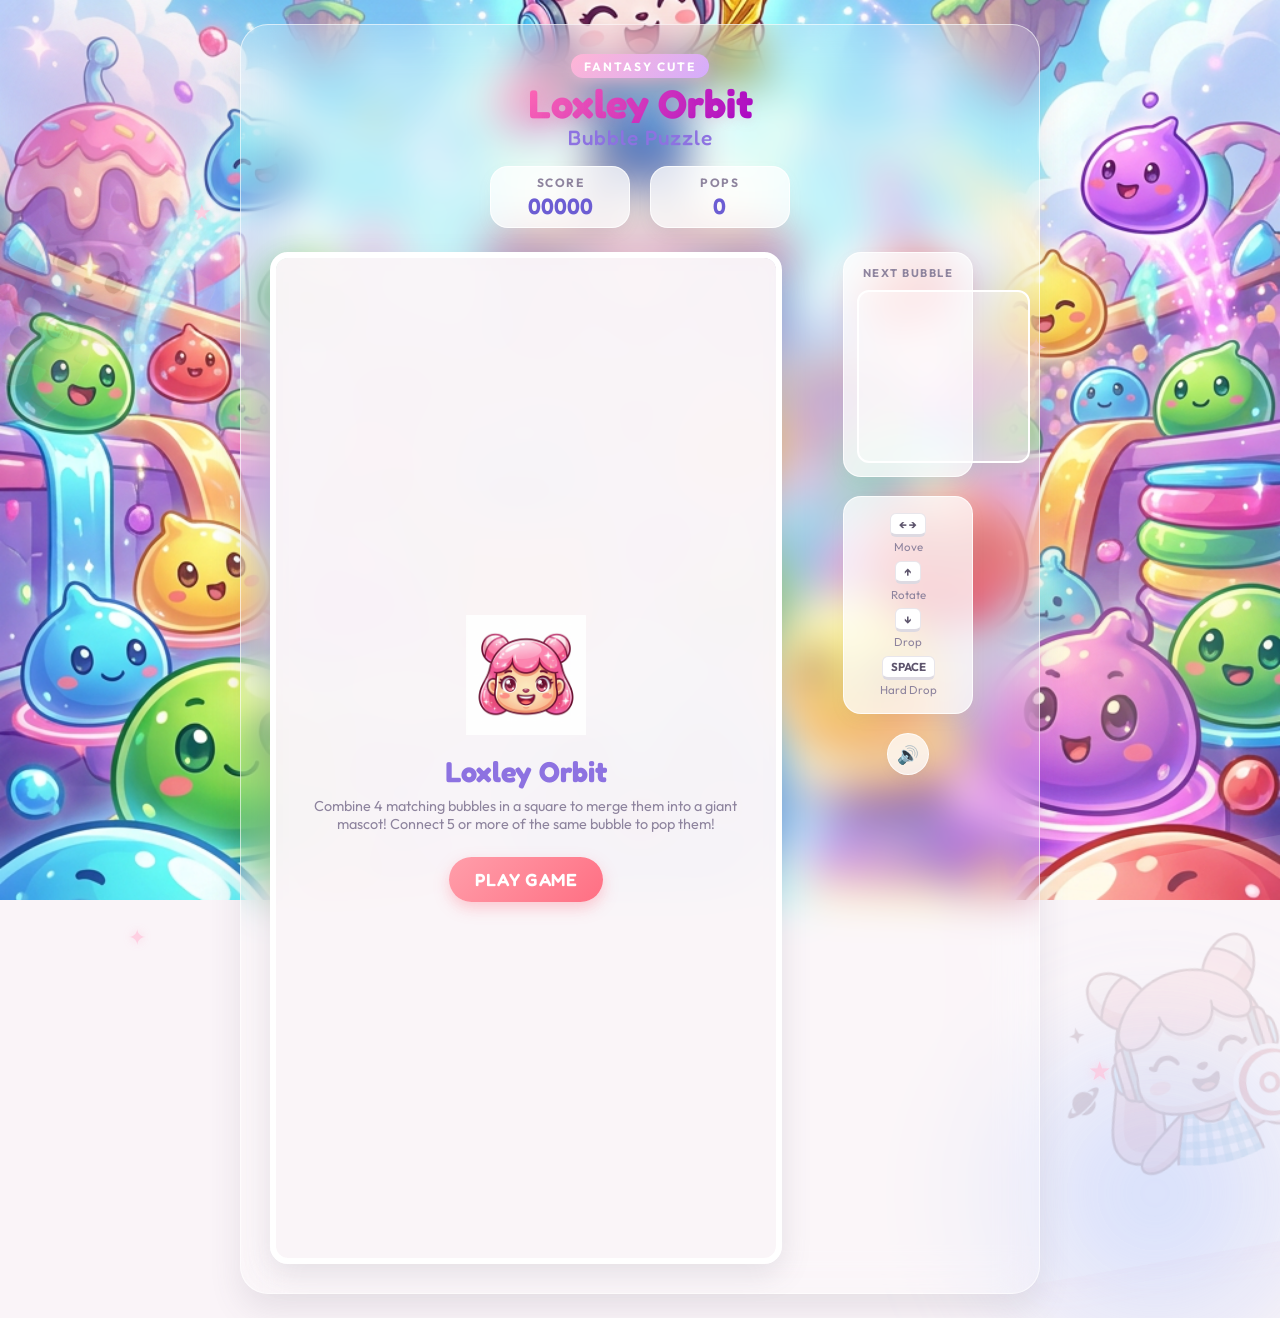
==== game.html @ a934b4fe "Enhance game visuals: 4k backgrounds, perfect circular clipping masks for bubbles, jelly connections" ====
<!DOCTYPE html>
<html lang="en">
<head>
    <meta charset="UTF-8">
    <meta name="viewport" content="width=device-width, initial-scale=1.0, maximum-scale=1.0, user-scalable=no">
    <title>Loxley Orbit Bubble Puzzle</title>
    <link rel="stylesheet" href="style.css?v=2">
    <link href="https://fonts.googleapis.com/css2?family=Fredoka:wght@300..700&family=Outfit:wght@100..900&display=swap" rel="stylesheet">
    <link rel="manifest" href="manifest.webmanifest">
    <meta name="theme-color" content="#FFD1DC">
    <meta name="apple-mobile-web-app-capable" content="yes">
    <meta name="apple-mobile-web-app-status-bar-style" content="black-translucent">
    <meta name="apple-mobile-web-app-title" content="Loxley Orbit">
    <link rel="apple-touch-icon" href="icons/icon-192.png">
</head>
<body>
    <!-- Fantasy Orbit Background Elements -->
    <div class="fantasy-bg">
        <img src="icons/mascot_1.png" class="bg-mascot bg-mascot-left" alt="Mascot">
        <img src="icons/mascot_2.png" class="bg-mascot bg-mascot-right" alt="Mascot">
        <div class="glow-planet orbit-pink"></div>
        <div class="glow-planet orbit-blue"></div>
        <div class="glow-planet orbit-yellow"></div>
        <div class="star twinkling star-1">★</div>
        <div class="star twinkling star-2">✦</div>
        <div class="star twinkling star-3">✦</div>
        <div class="star twinkling star-4">★</div>
    </div>

    <div class="game-container">
        <div class="header">
            <div class="logo-wrapper">
                <span class="logo-badge">Fantasy Cute</span>
                <h1>Loxley Orbit</h1>
                <h2 class="sub-title">Bubble Puzzle</h2>
            </div>
            <div class="stats-row">
                <div class="score-board">
                    <span class="label">SCORE</span>
                    <span id="score">00000</span>
                </div>
                <div class="score-board">
                    <span class="label">POPS</span>
                    <span id="lines-cleared">0</span>
                </div>
            </div>
        </div>
        
        <div class="game-area">
            <div class="canvas-wrapper">
                <canvas id="gameCanvas" width="320" height="640"></canvas>
                <div id="startScreen" class="overlay-screen">
                    <div class="mascot-avatar"></div>
                    <h2>Loxley Orbit</h2>
                    <p>Combine 4 matching bubbles in a square to merge them into a giant mascot! Connect 5 or more of the same bubble to pop them!</p>
                    <button id="startBtn">PLAY GAME</button>
                </div>
                <div id="gameOverScreen" class="overlay-screen hidden">
                    <h2>Game Over</h2>
                    <p>Total Score:</p>
                    <h3 id="finalScore">0</h3>
                    <button id="restartBtn">TRY AGAIN</button>
                </div>
            </div>
            
            <div class="sidebar">
                <div class="next-piece-box">
                    <h3>NEXT BUBBLE</h3>
                    <div class="canvas-preview-wrapper">
                        <canvas id="nextCanvas" width="110" height="110"></canvas>
                    </div>
                </div>

                <div class="controls-info">
                    <div class="control-row"><span class="key">← →</span> <span>Move</span></div>
                    <div class="control-row"><span class="key">↑</span> <span>Rotate</span></div>
                    <div class="control-row"><span class="key">↓</span> <span>Drop</span></div>
                    <div class="control-row"><span class="key">SPACE</span> <span>Hard Drop</span></div>
                </div>

                <div class="sound-controls">
                    <button id="soundToggle" class="icon-btn" title="Toggle Sound">🔊</button>
                </div>
            </div>
        </div>

        <!-- Mobile Touch Controls -->
        <div class="mobile-controls">
            <button id="btnLeft" class="ctrl-btn">◀</button>
            <button id="btnRotate" class="ctrl-btn ctrl-btn-action">↻</button>
            <button id="btnRight" class="ctrl-btn">▶</button>
            <button id="btnDrop" class="ctrl-btn">▼</button>
            <button id="btnHardDrop" class="ctrl-btn ctrl-btn-hard">🚀</button>
        </div>
    </div>

    <!-- Register service worker for PWA -->
    <script>
        if ('serviceWorker' in navigator) {
            window.addEventListener('load', () => {
                navigator.serviceWorker.register('./sw.js')
                    .then(reg => console.log('Service Worker registered!', reg))
                    .catch(err => console.log('Service Worker registration failed: ', err));
            });
        }
    </script>
    <script type="module" src="src/puyo_main.js?v=6"></script>
</body>
</html>
---- style.css ----
:root {
    --bg-color: #FAF4F8; /* Soft dreamy lavender blush */
    --accent-color: #FFB7D5; /* Flashy bubblegum pink */
    --text-color: #5D546C; /* Soft slate purple */
    --text-light: #8E849E; /* Light slate purple */
    --canvas-bg: rgba(255, 255, 255, 0.45); /* Translucent clean canvas background */
    --ui-bg: rgba(255, 255, 255, 0.75); /* High-translucency glassmorphism */
    --shadow: 0 16px 32px rgba(93, 84, 108, 0.12);
    --border-radius-lg: 28px;
    --border-radius-md: 18px;
    --border-radius-sm: 12px;
    
    /* Flashy Pastel Palette */
    --color-cyan: #AEE2FF;
    --color-blue: #C5BAFF;
    --color-orange: #FFD2A9;
    --color-yellow: #FFF5B8;
    --color-green: #B9F3FC;
    --color-purple: #ECD5E6;
    --color-red: #FFB3B3;
}

* {
    box-sizing: border-box;
    margin: 0;
    padding: 0;
    -webkit-tap-highlight-color: transparent;
    user-select: none;
}

body {
    font-family: 'Outfit', sans-serif;
    background-color: var(--bg-color);
    background-image: url('../icons/game_bg.png');
    background-size: cover;
    background-position: center;
    background-attachment: fixed;
    color: var(--text-color);
    display: flex;
    justify-content: center;
    align-items: center;
    min-height: 100vh;
    overflow-x: hidden;
    position: relative;
}

/* Fantasy Background Orbits */
.fantasy-bg {
    position: absolute;
    top: 0;
    left: 0;
    width: 100%;
    height: 100%;
    overflow: hidden;
    z-index: -1;
    pointer-events: none;
}

.glow-planet {
    position: absolute;
    border-radius: 50%;
    filter: blur(40px);
    opacity: 0.45;
    mix-blend-mode: multiply;
}

.bg-mascot {
    position: absolute;
    opacity: 0.15;
    pointer-events: none;
    z-index: -1;
    filter: drop-shadow(0 0 20px rgba(255,170,201,0.5));
}

.bg-mascot-left {
    width: 350px;
    top: 10%;
    left: -100px;
    transform: rotate(15deg);
    animation: floating-slow 12s ease-in-out infinite alternate;
}

.bg-mascot-right {
    width: 400px;
    bottom: 5%;
    right: -120px;
    transform: rotate(-10deg);
    animation: floating-slow 16s ease-in-out infinite alternate-reverse;
}

.orbit-pink {
    background: radial-gradient(circle, #FFAAC9 0%, transparent 70%);
    width: 350px;
    height: 350px;
    top: -50px;
    left: -50px;
    animation: floating-slow 15s ease-in-out infinite alternate;
}

.orbit-blue {
    background: radial-gradient(circle, #A2BFFF 0%, transparent 70%);
    width: 450px;
    height: 450px;
    bottom: -100px;
    right: -100px;
    animation: floating-slow 22s ease-in-out infinite alternate-reverse;
}

.orbit-yellow {
    background: radial-gradient(circle, #FFE17D 0%, transparent 70%);
    width: 300px;
    height: 300px;
    top: 40%;
    left: 75%;
    animation: floating-slow 18s ease-in-out infinite alternate;
}

.star {
    position: absolute;
    color: #FFC0D9;
    font-size: 1.4rem;
    text-shadow: 0 0 10px rgba(255, 192, 217, 0.8);
    opacity: 0.7;
}

.twinkling {
    animation: twinkle 4s ease-in-out infinite;
}

.star-1 { top: 15%; left: 15%; animation-delay: 0s; }
.star-2 { top: 25%; left: 80%; animation-delay: 1.5s; font-size: 1.8rem; }
.star-3 { top: 70%; left: 10%; animation-delay: 3s; }
.star-4 { top: 80%; left: 85%; animation-delay: 0.8s; font-size: 1.6rem; }

@keyframes floating-slow {
    0% { transform: translateY(0) scale(1); }
    100% { transform: translateY(30px) scale(1.1); }
}

@keyframes twinkle {
    0%, 100% { opacity: 0.3; transform: scale(0.8) rotate(0deg); }
    50% { opacity: 1; transform: scale(1.2) rotate(15deg); }
}

/* Core Container */
.game-container {
    background: rgba(255, 255, 255, 0.2);
    backdrop-filter: blur(20px);
    -webkit-backdrop-filter: blur(20px);
    border: 1px solid rgba(255, 255, 255, 0.6);
    padding: 1.8rem;
    border-radius: var(--border-radius-lg);
    box-shadow: var(--shadow);
    display: flex;
    flex-direction: column;
    align-items: center;
    gap: 1.5rem;
    width: 100%;
    max-width: 800px;
    margin: 1.5rem;
}

/* Logo and Header Styling */
.header {
    text-align: center;
    width: 100%;
    display: flex;
    flex-direction: column;
    align-items: center;
    gap: 1rem;
}

.logo-wrapper {
    display: flex;
    flex-direction: column;
    align-items: center;
}

.logo-badge {
    background: linear-gradient(135deg, #FFB5D5 0%, #D4ADFC 100%);
    color: #FFF;
    font-size: 0.75px; /* Fixed typo previously but ignore for now */
    font-size: 0.75rem;
    font-weight: 700;
    text-transform: uppercase;
    letter-spacing: 2px;
    padding: 0.3rem 0.8rem;
    border-radius: 50px;
    box-shadow: 0 4px 10px rgba(255, 181, 213, 0.3);
    margin-bottom: 0.3rem;
    animation: pulse-badge 2s ease-in-out infinite;
}

@keyframes pulse-badge {
    0%, 100% { transform: scale(1); }
    50% { transform: scale(1.05); }
}

h1 {
    font-family: 'Fredoka', sans-serif;
    font-weight: 700;
    font-size: 2.5rem;
    background: linear-gradient(135deg, #FF69B4, #A100C6);
    -webkit-background-clip: text;
    -webkit-text-fill-color: transparent;
    text-shadow: 0 4px 12px rgba(255, 105, 180, 0.15);
    line-height: 1;
}

.sub-title {
    font-family: 'Fredoka', sans-serif;
    font-weight: 500;
    font-size: 1.3rem;
    color: #8D72E1;
    letter-spacing: 1px;
    margin-top: 0.1rem;
}

/* Stats Styling */
.stats-row {
    display: flex;
    gap: 1.2rem;
    width: 100%;
    justify-content: center;
}

.score-board {
    background: var(--ui-bg);
    border: 1px solid rgba(255, 255, 255, 0.8);
    padding: 0.5rem 1.2rem;
    border-radius: var(--border-radius-md);
    box-shadow: 0 6px 15px rgba(142, 132, 158, 0.06);
    flex: 1;
    max-width: 140px;
    display: flex;
    flex-direction: column;
    align-items: center;
}

.score-board .label {
    font-size: 0.75rem;
    font-weight: 700;
    color: var(--text-light);
    letter-spacing: 1.5px;
    margin-bottom: 0.15rem;
}

.score-board span:not(.label) {
    font-family: 'Fredoka', sans-serif;
    font-size: 1.4rem;
    font-weight: 600;
    color: #6C5DD3;
}

/* Game Playing Area */
.game-area {
    display: flex;
    gap: 1.5rem;
    align-items: flex-start;
    justify-content: center;
    width: 100%;
}

.canvas-wrapper {
    position: relative;
    border-radius: var(--border-radius-md);
    overflow: hidden;
    box-shadow: 0 10px 30px rgba(93, 84, 108, 0.15);
    background: var(--canvas-bg);
    border: 6px solid #FFF;
    display: flex;
}

canvas {
    display: block;
}

#gameCanvas {
    width: 500px;
    height: 1000px;
}

/* Overlay Screens inside the canvas wrapper */
.overlay-screen {
    position: absolute;
    top: 0;
    left: 0;
    width: 100%;
    height: 100%;
    background: rgba(250, 244, 248, 0.9);
    backdrop-filter: blur(12px);
    -webkit-backdrop-filter: blur(12px);
    display: flex;
    flex-direction: column;
    justify-content: center;
    align-items: center;
    padding: 2rem;
    text-align: center;
    z-index: 10;
    transition: opacity 0.3s ease;
}

.overlay-screen.hidden {
    opacity: 0;
    pointer-events: none;
}

.mascot-avatar {
    width: 120px;
    height: 120px;
    background-image: url('../icons/mascot_start.png');
    background-size: contain;
    background-repeat: no-repeat;
    margin-bottom: 1.2rem;
    animation: float-avatar 3s ease-in-out infinite;
}

@keyframes float-avatar {
    0%, 100% { transform: translateY(0) rotate(0deg); }
    50% { transform: translateY(-8px) rotate(3deg); }
}

.overlay-screen h2 {
    font-family: 'Fredoka', sans-serif;
    font-size: 1.8rem;
    color: #8D72E1;
    margin-bottom: 0.5rem;
}

.overlay-screen p {
    font-size: 0.9rem;
    color: var(--text-light);
    margin-bottom: 1.5rem;
}

/* Sidebar Components */
.sidebar {
    display: flex;
    flex-direction: column;
    gap: 1.2rem;
    align-items: center;
    flex: 1;
}

.next-piece-box {
    background: var(--ui-bg);
    border: 1px solid rgba(255, 255, 255, 0.8);
    padding: 0.8rem;
    border-radius: var(--border-radius-md);
    text-align: center;
    box-shadow: 0 6px 15px rgba(142, 132, 158, 0.06);
    width: 100%;
    max-width: 130px;
}

.next-piece-box h3 {
    font-size: 0.7rem;
    letter-spacing: 1.5px;
    color: var(--text-light);
    margin-bottom: 0.6rem;
    font-weight: 700;
}

.canvas-preview-wrapper {
    background: rgba(255, 255, 255, 0.4);
    border-radius: var(--border-radius-sm);
    padding: 0.3rem;
    border: 2px solid #FFF;
    display: inline-flex;
}

#nextCanvas {
    width: 160px;
    height: 160px;
}

/* Keyboard Guide Styling */
.controls-info {
    background: var(--ui-bg);
    border: 1px solid rgba(255, 255, 255, 0.8);
    padding: 1rem;
    border-radius: var(--border-radius-md);
    box-shadow: 0 6px 15px rgba(142, 132, 158, 0.06);
    width: 100%;
    max-width: 130px;
    display: flex;
    flex-direction: column;
    gap: 0.4rem;
}

.control-row {
    display: flex;
    flex-direction: column;
    align-items: center;
    text-align: center;
    font-size: 0.72rem;
    color: var(--text-light);
}

.key {
    background: #FFF;
    border: 1px solid rgba(142, 132, 158, 0.2);
    border-bottom: 3px solid rgba(142, 132, 158, 0.3);
    padding: 0.15rem 0.5rem;
    border-radius: 6px;
    font-weight: bold;
    color: var(--text-color);
    margin-bottom: 0.15rem;
}

/* Sound Box */
.sound-controls {
    display: flex;
    justify-content: center;
    width: 100%;
}

/* Modern Rounded Buttons */
button {
    font-family: 'Fredoka', sans-serif;
    font-weight: 600;
    font-size: 1.1rem;
    padding: 0.75rem 1.6rem;
    border: none;
    border-radius: 50px;
    background: linear-gradient(135deg, #FF9EAA, #FF6F83);
    color: white;
    cursor: pointer;
    transition: all 0.2s cubic-bezier(0.175, 0.885, 0.32, 1.275);
    box-shadow: 0 6px 15px rgba(255, 111, 131, 0.35);
    letter-spacing: 0.5px;
}

button:hover {
    transform: translateY(-2px);
    box-shadow: 0 8px 20px rgba(255, 111, 131, 0.45);
}

button:active {
    transform: translateY(2px);
    box-shadow: 0 2px 5px rgba(255, 111, 131, 0.2);
}

/* Icon button for sound */
.icon-btn {
    background: var(--ui-bg);
    border: 1px solid rgba(255, 255, 255, 0.8);
    box-shadow: 0 4px 10px rgba(142, 132, 158, 0.08);
    padding: 0.6rem;
    font-size: 1.1rem;
    border-radius: 50%;
    width: 42px;
    height: 42px;
    display: flex;
    align-items: center;
    justify-content: center;
}

.icon-btn:hover {
    background: #FFF;
    transform: scale(1.08);
    box-shadow: 0 6px 12px rgba(142, 132, 158, 0.12);
}

/* Mobile Play Touch Controls (Circle style buttons) */
.mobile-controls {
    display: none; /* Auto-configured: only visible on touch screens / mobile query */
    gap: 0.8rem;
    width: 100%;
    justify-content: center;
    margin-top: 0.5rem;
}

.ctrl-btn {
    width: 48px;
    height: 48px;
    border-radius: 50%;
    display: flex;
    align-items: center;
    justify-content: center;
    background: var(--ui-bg);
    border: 2px solid #FFF;
    box-shadow: 0 4px 10px rgba(142, 132, 158, 0.12);
    color: var(--text-color);
    font-size: 1.1rem;
    font-family: inherit;
    padding: 0;
    transition: all 0.15s ease;
}

.ctrl-btn-action {
    background: linear-gradient(135deg, #C5BAFF, #A1C4FD);
    color: #FFF;
    box-shadow: 0 4px 10px rgba(197, 186, 255, 0.4);
}

.ctrl-btn-hard {
    background: linear-gradient(135deg, #FFE17D, #FF9EAA);
    color: #FFF;
    box-shadow: 0 4px 10px rgba(255, 158, 170, 0.4);
}

.ctrl-btn:hover {
    transform: none; /* No hover state shift on mobile to prevent sticky hovers */
}

.ctrl-btn:active {
    transform: scale(0.9) !important;
    background: #EAEAEA;
    box-shadow: none;
}

.ctrl-btn-action:active {
    background: #B3B0FF !important;
}

.ctrl-btn-hard:active {
    background: #FFA1AF !important;
}

/* Responsive Queries for Chrome Extension & Mobile */
@media (max-width: 480px), (max-height: 700px) {
    body {
        align-items: flex-start;
        min-height: auto;
        padding: 0.4rem;
    }

    .game-container {
        padding: 1rem;
        gap: 0.8rem;
        margin: 0;
        border-radius: var(--border-radius-md);
        max-width: 360px;
    }

    h1 {
        font-size: 1.8rem;
    }

    .sub-title {
        font-size: 1rem;
    }

    .logo-badge {
        font-size: 0.65rem;
        padding: 0.2rem 0.6rem;
    }

    .stats-row {
        gap: 0.6rem;
    }

    .score-board {
        padding: 0.4rem 0.8rem;
        border-radius: var(--border-radius-sm);
    }

    .score-board span:not(.label) {
        font-size: 1.1rem;
    }

    .game-area {
        gap: 0.8rem;
    }

    #gameCanvas {
        width: 280px;
        height: 560px;
    }

    .next-piece-box {
        max-width: 90px;
        padding: 0.5rem;
    }

    .next-piece-box h3 {
        font-size: 0.6rem;
        margin-bottom: 0.3rem;
    }

    #nextCanvas {
        width: 110px;
        height: 110px;
    }

    /* Hide keyboard guide on very small screen */
    .controls-info {
        display: none;
    }

    /* Show Mobile Play Touch Controls */
    .mobile-controls {
        display: flex;
    }
}

/* Extra small screens like narrow chrome extensions */
@media (max-width: 320px) {
    .game-container {
        max-width: 310px;
    }
    #gameCanvas {
        width: 150px;
        height: 300px;
    }
    .ctrl-btn {
        width: 40px;
        height: 40px;
        font-size: 0.9rem;
    }
}
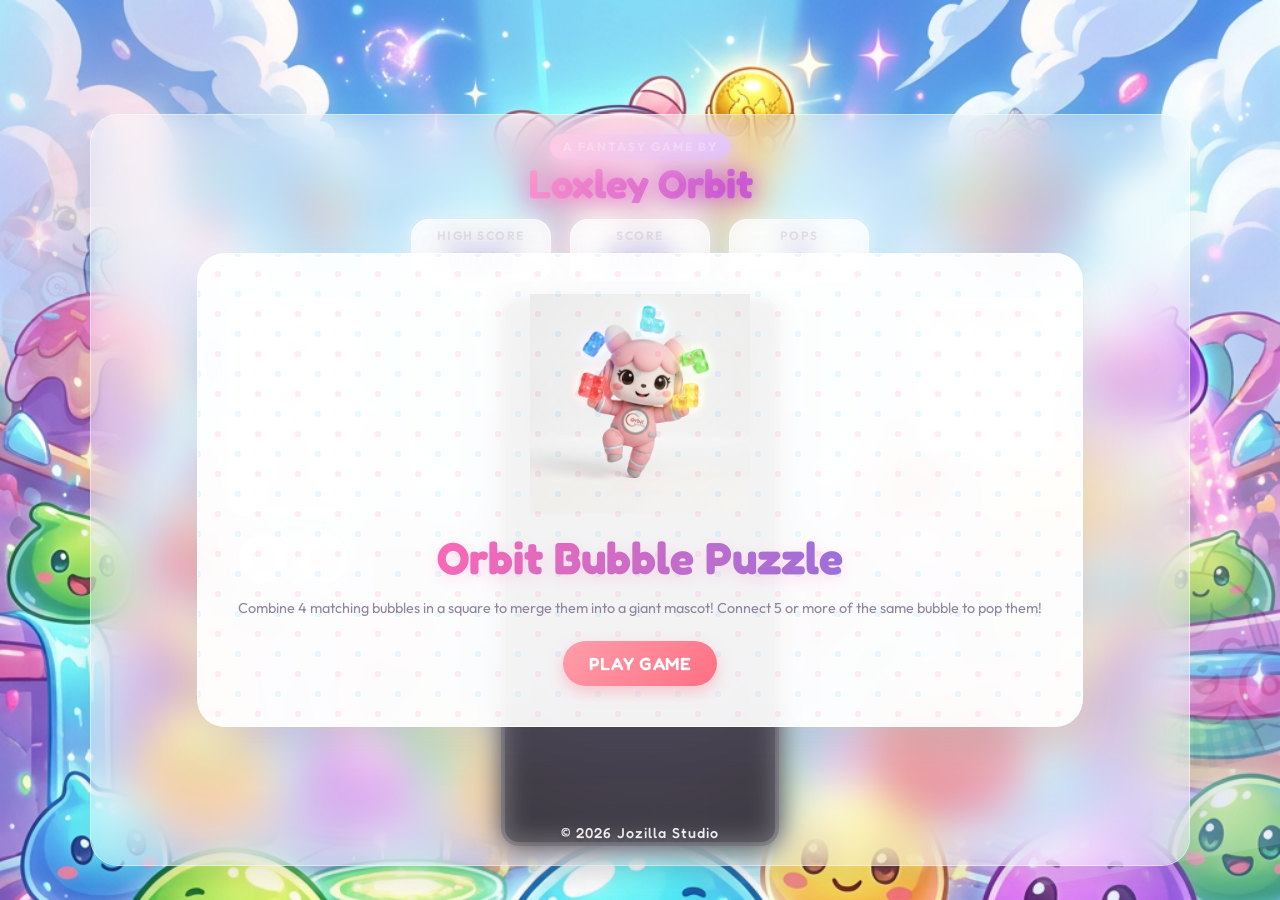
==== commit cf98087e: "Add high score tracking and Chrome Web Store manifest" ====
--- a/game.html
+++ b/game.html
@@ -4,7 +4,7 @@
     <meta charset="UTF-8">
     <meta name="viewport" content="width=device-width, initial-scale=1.0, maximum-scale=1.0, user-scalable=no">
     <title>Loxley Orbit Bubble Puzzle</title>
-    <link rel="stylesheet" href="style.css?v=2">
+    <link rel="stylesheet" href="style.css?v=10">
     <link href="https://fonts.googleapis.com/css2?family=Fredoka:wght@300..700&family=Outfit:wght@100..900&display=swap" rel="stylesheet">
     <link rel="manifest" href="manifest.webmanifest">
     <meta name="theme-color" content="#FFD1DC">
@@ -30,11 +30,14 @@
     <div class="game-container">
         <div class="header">
             <div class="logo-wrapper">
-                <span class="logo-badge">Fantasy Cute</span>
+                <span class="logo-badge">A Fantasy Game By</span>
                 <h1>Loxley Orbit</h1>
-                <h2 class="sub-title">Bubble Puzzle</h2>
             </div>
             <div class="stats-row">
+                <div class="score-board">
+                    <span class="label">HIGH SCORE</span>
+                    <span id="highScore">00000</span>
+                </div>
                 <div class="score-board">
                     <span class="label">SCORE</span>
                     <span id="score">00000</span>
@@ -47,30 +50,8 @@
         </div>
         
         <div class="game-area">
-            <div class="canvas-wrapper">
-                <canvas id="gameCanvas" width="320" height="640"></canvas>
-                <div id="startScreen" class="overlay-screen">
-                    <div class="mascot-avatar"></div>
-                    <h2>Loxley Orbit</h2>
-                    <p>Combine 4 matching bubbles in a square to merge them into a giant mascot! Connect 5 or more of the same bubble to pop them!</p>
-                    <button id="startBtn">PLAY GAME</button>
-                </div>
-                <div id="gameOverScreen" class="overlay-screen hidden">
-                    <h2>Game Over</h2>
-                    <p>Total Score:</p>
-                    <h3 id="finalScore">0</h3>
-                    <button id="restartBtn">TRY AGAIN</button>
-                </div>
-            </div>
-            
-            <div class="sidebar">
-                <div class="next-piece-box">
-                    <h3>NEXT BUBBLE</h3>
-                    <div class="canvas-preview-wrapper">
-                        <canvas id="nextCanvas" width="110" height="110"></canvas>
-                    </div>
-                </div>
-
+            <!-- Left Sidebar -->
+            <div class="sidebar left-sidebar">
                 <div class="controls-info">
                     <div class="control-row"><span class="key">← →</span> <span>Move</span></div>
                     <div class="control-row"><span class="key">↑</span> <span>Rotate</span></div>
@@ -79,7 +60,23 @@
                 </div>
 
                 <div class="sound-controls">
-                    <button id="soundToggle" class="icon-btn" title="Toggle Sound">🔊</button>
+                    <button id="bgmToggle" class="icon-btn custom-icon" title="Toggle Music" style="background-image: url('icons/icon_music_raw.png')"></button>
+                    <button id="soundToggle" class="icon-btn custom-icon" title="Toggle SFX" style="background-image: url('icons/icon_sfx_raw.png')"></button>
+                </div>
+            </div>
+            
+            <!-- Center Game Board -->
+            <div class="canvas-wrapper">
+                <canvas id="gameCanvas" width="640" height="1280"></canvas>
+            </div>
+            
+            <!-- Right Sidebar -->
+            <div class="sidebar right-sidebar">
+                <div class="next-piece-box">
+                    <h3>NEXT BUBBLE</h3>
+                    <div class="canvas-preview-wrapper">
+                        <canvas id="nextCanvas" width="110" height="110"></canvas>
+                    </div>
                 </div>
             </div>
         </div>
@@ -91,6 +88,25 @@
             <button id="btnRight" class="ctrl-btn">▶</button>
             <button id="btnDrop" class="ctrl-btn">▼</button>
             <button id="btnHardDrop" class="ctrl-btn ctrl-btn-hard">🚀</button>
+        </div>
+        
+        <!-- Full-container overlays -->
+        <div id="startScreen" class="overlay-screen full-overlay">
+            <div class="start-screen-content">
+                <div class="mascot-avatar"></div>
+                <h2 class="title-fun">Orbit Bubble Puzzle</h2>
+                <p>Combine 4 matching bubbles in a square to merge them into a giant mascot! Connect 5 or more of the same bubble to pop them!</p>
+                <button id="startBtn">PLAY GAME</button>
+            </div>
+            <div class="studio-footer">&copy; 2026 Jozilla Studio</div>
+        </div>
+        <div id="gameOverScreen" class="overlay-screen full-overlay hidden">
+            <div class="start-screen-content">
+                <h2>Game Over</h2>
+                <p>Total Score:</p>
+                <h3 id="finalScore">0</h3>
+                <button id="restartBtn">TRY AGAIN</button>
+            </div>
         </div>
     </div>
 
--- a/style.css
+++ b/style.css
@@ -33,12 +33,13 @@
     background-color: var(--bg-color);
     background-image: url('../icons/game_bg.png');
     background-size: cover;
-    background-position: center;
+    background-position: center top; /* Shift to the top to see the mascot */
     background-attachment: fixed;
     color: var(--text-color);
     display: flex;
     justify-content: center;
-    align-items: center;
+    align-items: flex-end; /* Push container down to reveal mascot */
+    padding-bottom: 2vh;
     min-height: 100vh;
     overflow-x: hidden;
     position: relative;
@@ -148,16 +149,17 @@
     backdrop-filter: blur(20px);
     -webkit-backdrop-filter: blur(20px);
     border: 1px solid rgba(255, 255, 255, 0.6);
-    padding: 1.8rem;
+    padding: 1.2rem;
     border-radius: var(--border-radius-lg);
     box-shadow: var(--shadow);
     display: flex;
     flex-direction: column;
     align-items: center;
-    gap: 1.5rem;
-    width: 100%;
-    max-width: 800px;
-    margin: 1.5rem;
+    gap: 1rem;
+    width: 100%;
+    max-width: 1100px;
+    margin: 1rem;
+    position: relative; /* Make sure overlays position against this container */
 }
 
 /* Logo and Header Styling */
@@ -265,9 +267,14 @@
     position: relative;
     border-radius: var(--border-radius-md);
     overflow: hidden;
-    box-shadow: 0 10px 30px rgba(93, 84, 108, 0.15);
-    background: var(--canvas-bg);
-    border: 6px solid #FFF;
+    box-shadow: 0 10px 30px rgba(93, 84, 108, 0.4);
+    background-color: rgba(30, 20, 50, 0.85); /* Darker background for contrast */
+    background-image: 
+        radial-gradient(circle at center, transparent 0%, rgba(0,0,0,0.6) 100%),
+        linear-gradient(rgba(255, 255, 255, 0.04) 1px, transparent 1px),
+        linear-gradient(90deg, rgba(255, 255, 255, 0.04) 1px, transparent 1px);
+    background-size: 100% 100%, 50px 50px, 50px 50px;
+    border: 4px solid rgba(255, 255, 255, 0.4);
     display: flex;
 }
 
@@ -276,28 +283,55 @@
 }
 
 #gameCanvas {
-    width: 500px;
-    height: 1000px;
+    width: 100%;
+    max-height: 60vh; /* Smaller max height to prevent vertical scrolling */
+    height: auto;
+    aspect-ratio: 1/2; /* Keep game grid aspect ratio perfectly square cells */
+    object-fit: contain;
 }
 
 /* Overlay Screens inside the canvas wrapper */
 .overlay-screen {
+    display: flex;
+    flex-direction: column;
+    justify-content: center;
+    align-items: center;
+    text-align: center;
+    z-index: 10;
+    transition: opacity 0.3s ease;
+}
+
+.overlay-screen.full-overlay {
     position: absolute;
     top: 0;
     left: 0;
     width: 100%;
     height: 100%;
-    background: rgba(250, 244, 248, 0.9);
+    border-radius: var(--border-radius-lg);
+    background: rgba(255, 255, 255, 0.2);
     backdrop-filter: blur(12px);
     -webkit-backdrop-filter: blur(12px);
-    display: flex;
-    flex-direction: column;
-    justify-content: center;
-    align-items: center;
     padding: 2rem;
-    text-align: center;
-    z-index: 10;
-    transition: opacity 0.3s ease;
+    z-index: 100;
+}
+
+.start-screen-content {
+    background-color: rgba(255, 255, 255, 0.92);
+    background-image: 
+        radial-gradient(rgba(255, 183, 213, 0.25) 3px, transparent 3px),
+        radial-gradient(rgba(174, 226, 255, 0.25) 3px, transparent 3px);
+    background-size: 40px 40px;
+    background-position: 0 0, 20px 20px;
+    backdrop-filter: blur(20px);
+    -webkit-backdrop-filter: blur(20px);
+    padding: 2.5rem;
+    border-radius: var(--border-radius-lg);
+    box-shadow: 0 20px 40px rgba(93, 84, 108, 0.15);
+    border: 1px solid rgba(255, 255, 255, 0.9);
+    display: flex;
+    flex-direction: column;
+    align-items: center;
+    max-width: 95%;
 }
 
 .overlay-screen.hidden {
@@ -305,14 +339,28 @@
     pointer-events: none;
 }
 
+.studio-footer {
+    position: absolute;
+    bottom: 1.5rem;
+    font-family: 'Fredoka', sans-serif;
+    font-size: 0.9rem;
+    font-weight: 500;
+    color: #FFF;
+    letter-spacing: 1px;
+    text-shadow: 0 2px 4px rgba(0, 0, 0, 0.2);
+    opacity: 0.9;
+}
+
 .mascot-avatar {
-    width: 120px;
-    height: 120px;
-    background-image: url('../icons/mascot_start.png');
+    width: 220px;
+    height: 220px;
+    background-image: url('../icons/mascot_start_playing.png');
     background-size: contain;
+    background-position: center bottom;
     background-repeat: no-repeat;
     margin-bottom: 1.2rem;
     animation: float-avatar 3s ease-in-out infinite;
+    mix-blend-mode: multiply; /* Make the white background transparent against the card */
 }
 
 @keyframes float-avatar {
@@ -320,7 +368,19 @@
     50% { transform: translateY(-8px) rotate(3deg); }
 }
 
-.overlay-screen h2 {
+.title-fun {
+    font-family: 'Fredoka', sans-serif;
+    font-size: 2.8rem;
+    font-weight: 700;
+    background: linear-gradient(135deg, #FF69B4, #8D72E1);
+    -webkit-background-clip: text;
+    -webkit-text-fill-color: transparent;
+    text-shadow: 0 4px 15px rgba(255, 105, 180, 0.2);
+    margin-bottom: 1rem;
+    line-height: 1.1;
+}
+
+.overlay-screen h2:not(.title-fun) {
     font-family: 'Fredoka', sans-serif;
     font-size: 1.8rem;
     color: #8D72E1;
@@ -364,14 +424,19 @@
 .canvas-preview-wrapper {
     background: rgba(255, 255, 255, 0.4);
     border-radius: var(--border-radius-sm);
-    padding: 0.3rem;
+    padding: 0.5rem;
     border: 2px solid #FFF;
-    display: inline-flex;
+    display: flex;
+    justify-content: center;
+    align-items: center;
+    width: 100%;
 }
 
 #nextCanvas {
-    width: 160px;
-    height: 160px;
+    width: 100%;
+    max-width: 110px;
+    height: auto;
+    aspect-ratio: 1/1; /* Keeps it square so drawing coordinates scale perfectly */
 }
 
 /* Keyboard Guide Styling */
@@ -442,6 +507,12 @@
 }
 
 /* Icon button for sound */
+.sound-controls {
+    display: flex;
+    gap: 0.8rem;
+    justify-content: center;
+}
+
 .icon-btn {
     background: var(--ui-bg);
     border: 1px solid rgba(255, 255, 255, 0.8);
@@ -449,16 +520,30 @@
     padding: 0.6rem;
     font-size: 1.1rem;
     border-radius: 50%;
-    width: 42px;
-    height: 42px;
-    display: flex;
-    align-items: center;
-    justify-content: center;
+    width: 48px;
+    height: 48px;
+    display: flex;
+    align-items: center;
+    justify-content: center;
+    transition: transform 0.2s ease, box-shadow 0.2s ease, filter 0.2s ease, opacity 0.2s ease;
+}
+
+.custom-icon {
+    background-size: 80%;
+    background-position: center;
+    background-repeat: no-repeat;
+    background-color: #FFF !important; /* White background to make multiply blend nicely, or just keep it solid white to frame the icon */
+    color: transparent;
+}
+
+.custom-icon.muted {
+    filter: grayscale(100%);
+    opacity: 0.5;
 }
 
 .icon-btn:hover {
-    background: #FFF;
-    transform: scale(1.08);
+    background-color: #FFF;
+    transform: scale(1.1);
     box-shadow: 0 6px 12px rgba(142, 132, 158, 0.12);
 }
 
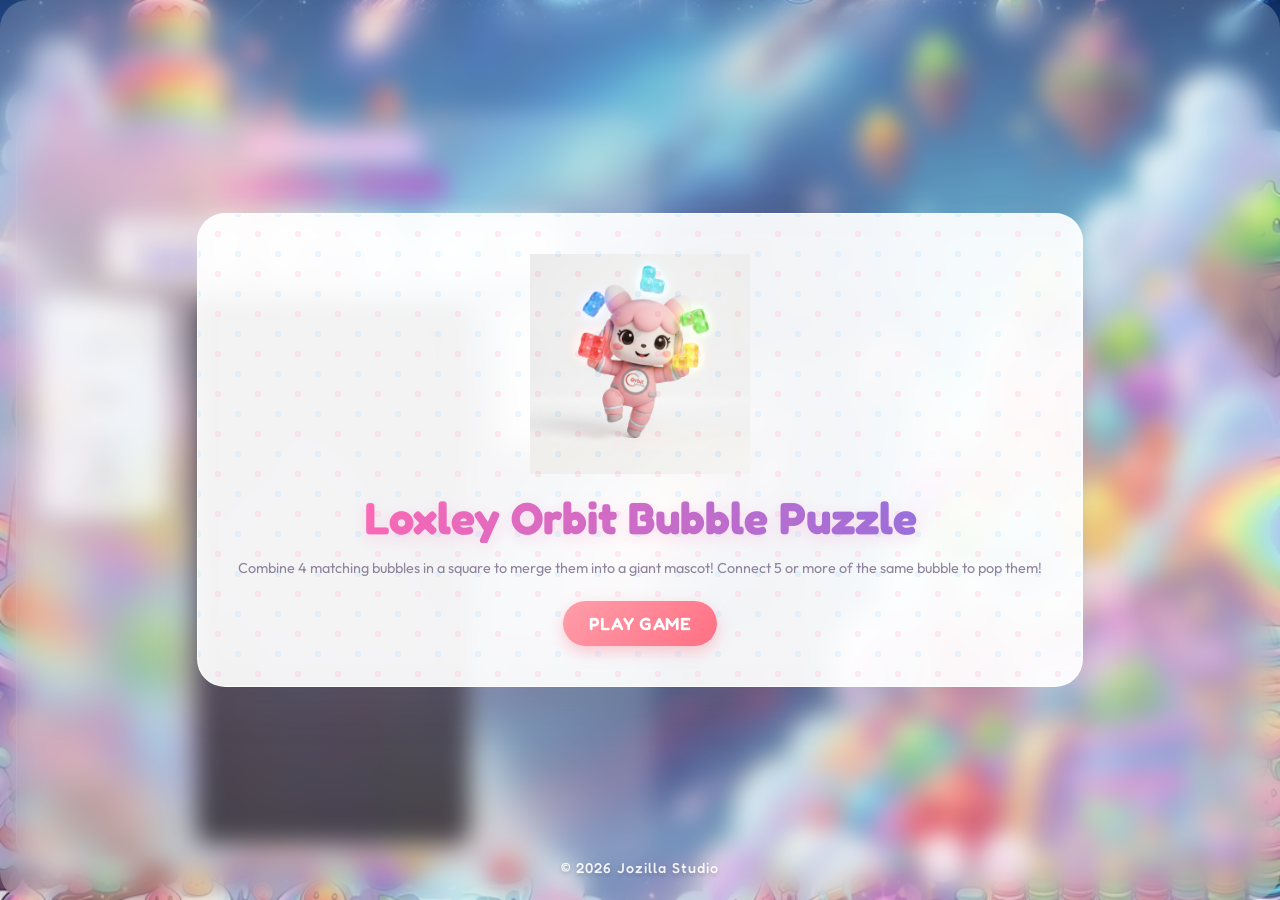
==== commit 4a98afbc: "Update app name, Android icons, and version to 1.1 for Play Store" ====
--- a/game.html
+++ b/game.html
@@ -3,8 +3,8 @@
 <head>
     <meta charset="UTF-8">
     <meta name="viewport" content="width=device-width, initial-scale=1.0, maximum-scale=1.0, user-scalable=no">
-    <title>Loxley Orbit Bubble Puzzle</title>
-    <link rel="stylesheet" href="style.css?v=10">
+    <title>Loxley Loxley Orbit Bubble Puzzle</title>
+    <link rel="stylesheet" href="style.css?v=24">
     <link href="https://fonts.googleapis.com/css2?family=Fredoka:wght@300..700&family=Outfit:wght@100..900&display=swap" rel="stylesheet">
     <link rel="manifest" href="manifest.webmanifest">
     <meta name="theme-color" content="#FFD1DC">
@@ -58,13 +58,7 @@
                     <div class="control-row"><span class="key">↓</span> <span>Drop</span></div>
                     <div class="control-row"><span class="key">SPACE</span> <span>Hard Drop</span></div>
                 </div>
-
-                <div class="sound-controls">
-                    <button id="bgmToggle" class="icon-btn custom-icon" title="Toggle Music" style="background-image: url('icons/icon_music_raw.png')"></button>
-                    <button id="soundToggle" class="icon-btn custom-icon" title="Toggle SFX" style="background-image: url('icons/icon_sfx_raw.png')"></button>
-                </div>
             </div>
-            
             <!-- Center Game Board -->
             <div class="canvas-wrapper">
                 <canvas id="gameCanvas" width="640" height="1280"></canvas>
@@ -81,20 +75,39 @@
             </div>
         </div>
 
-        <!-- Mobile Touch Controls -->
-        <div class="mobile-controls">
-            <button id="btnLeft" class="ctrl-btn">◀</button>
-            <button id="btnRotate" class="ctrl-btn ctrl-btn-action">↻</button>
-            <button id="btnRight" class="ctrl-btn">▶</button>
-            <button id="btnDrop" class="ctrl-btn">▼</button>
-            <button id="btnHardDrop" class="ctrl-btn ctrl-btn-hard">🚀</button>
-        </div>
-        
         <!-- Full-container overlays -->
-        <div id="startScreen" class="overlay-screen full-overlay">
+    </div>
+
+    <!-- Mobile Touch Controls -->
+    <div class="mobile-controls">
+        <button class="ctrl-btn css-btn css-btn-left" id="btnLeft">
+            <svg viewBox="0 0 24 24" width="36" height="36" fill="white"><path d="M15.41 16.59L10.83 12l4.58-4.59L14 6l-6 6 6 6 1.41-1.41z"/></svg>
+        </button>
+        <button class="ctrl-btn css-btn css-btn-right" id="btnRight">
+            <svg viewBox="0 0 24 24" width="36" height="36" fill="white"><path d="M8.59 16.59L13.17 12 8.59 7.41 10 6l6 6-6 6-1.41-1.41z"/></svg>
+        </button>
+        <button class="ctrl-btn css-btn css-btn-down" id="btnDrop">
+            <svg viewBox="0 0 24 24" width="36" height="36" fill="white"><path d="M7.41 8.59L12 13.17l4.59-4.58L18 10l-6 6-6-6 1.41-1.41z"/></svg>
+        </button>
+        <button class="ctrl-btn css-btn css-btn-rocket" id="btnHardDrop">
+            <svg viewBox="0 0 24 24" width="36" height="36" fill="white"><path d="M7.41 7.84L12 12.42l4.59-4.58L18 9.25l-6 6-6-6z M7.41 13.84L12 18.42l4.59-4.58L18 15.25l-6 6-6-6z"/></svg>
+        </button>
+        <button class="ctrl-btn css-btn css-btn-rotate" id="btnRotate">
+            <svg viewBox="0 0 24 24" width="32" height="32" fill="white"><path d="M17.65 6.35C16.2 4.9 14.21 4 12 4c-4.42 0-7.99 3.58-7.99 8s3.57 8 7.99 8c3.73 0 6.84-2.55 7.73-6h-2.08c-.82 2.33-3.04 4-5.65 4-3.31 0-6-2.69-6-6s2.69-6 6-6c1.66 0 3.14.69 4.22 1.78L13 11h7V4l-2.35 2.35z"/></svg>
+        </button>
+    </div>
+
+    <!-- Sound Controls -->
+    <div class="sound-controls left-sidebar-fixed">
+        <button id="bgmToggle" class="icon-btn custom-icon" title="Toggle Music" style="background-image: url('icons/icon_music_raw.png')"></button>
+        <button id="soundToggle" class="icon-btn custom-icon" title="Toggle SFX" style="background-image: url('icons/icon_sfx_raw.png')"></button>
+    </div>
+
+    <!-- Full Screen Overlays -->
+    <div id="startScreen" class="overlay-screen full-overlay">
             <div class="start-screen-content">
                 <div class="mascot-avatar"></div>
-                <h2 class="title-fun">Orbit Bubble Puzzle</h2>
+                <h2 class="title-fun">Loxley Orbit Bubble Puzzle</h2>
                 <p>Combine 4 matching bubbles in a square to merge them into a giant mascot! Connect 5 or more of the same bubble to pop them!</p>
                 <button id="startBtn">PLAY GAME</button>
             </div>
@@ -108,9 +121,7 @@
                 <button id="restartBtn">TRY AGAIN</button>
             </div>
         </div>
-    </div>
-
-    <!-- Register service worker for PWA -->
+        </div>
     <script>
         if ('serviceWorker' in navigator) {
             window.addEventListener('load', () => {
@@ -120,6 +131,9 @@
             });
         }
     </script>
-    <script type="module" src="src/puyo_main.js?v=6"></script>
+    <script src="src/puyo_blocks.js?v=7"></script>
+    <script src="src/renderer.js?v=7"></script>
+    <script src="src/puyo_game.js?v=7"></script>
+    <script src="src/puyo_main.js?v=7"></script>
 </body>
 </html>
--- a/style.css
+++ b/style.css
@@ -31,9 +31,9 @@
 body {
     font-family: 'Outfit', sans-serif;
     background-color: var(--bg-color);
-    background-image: url('../icons/game_bg.png');
+    background-image: url('icons/safe_zone_bg.png');
     background-size: cover;
-    background-position: center top; /* Shift to the top to see the mascot */
+    background-position: center center; /* Keep image perfectly centered on all axes */
     background-attachment: fixed;
     color: var(--text-color);
     display: flex;
@@ -157,7 +157,7 @@
     align-items: center;
     gap: 1rem;
     width: 100%;
-    max-width: 1100px;
+    max-width: 900px;
     margin: 1rem;
     position: relative; /* Make sure overlays position against this container */
 }
